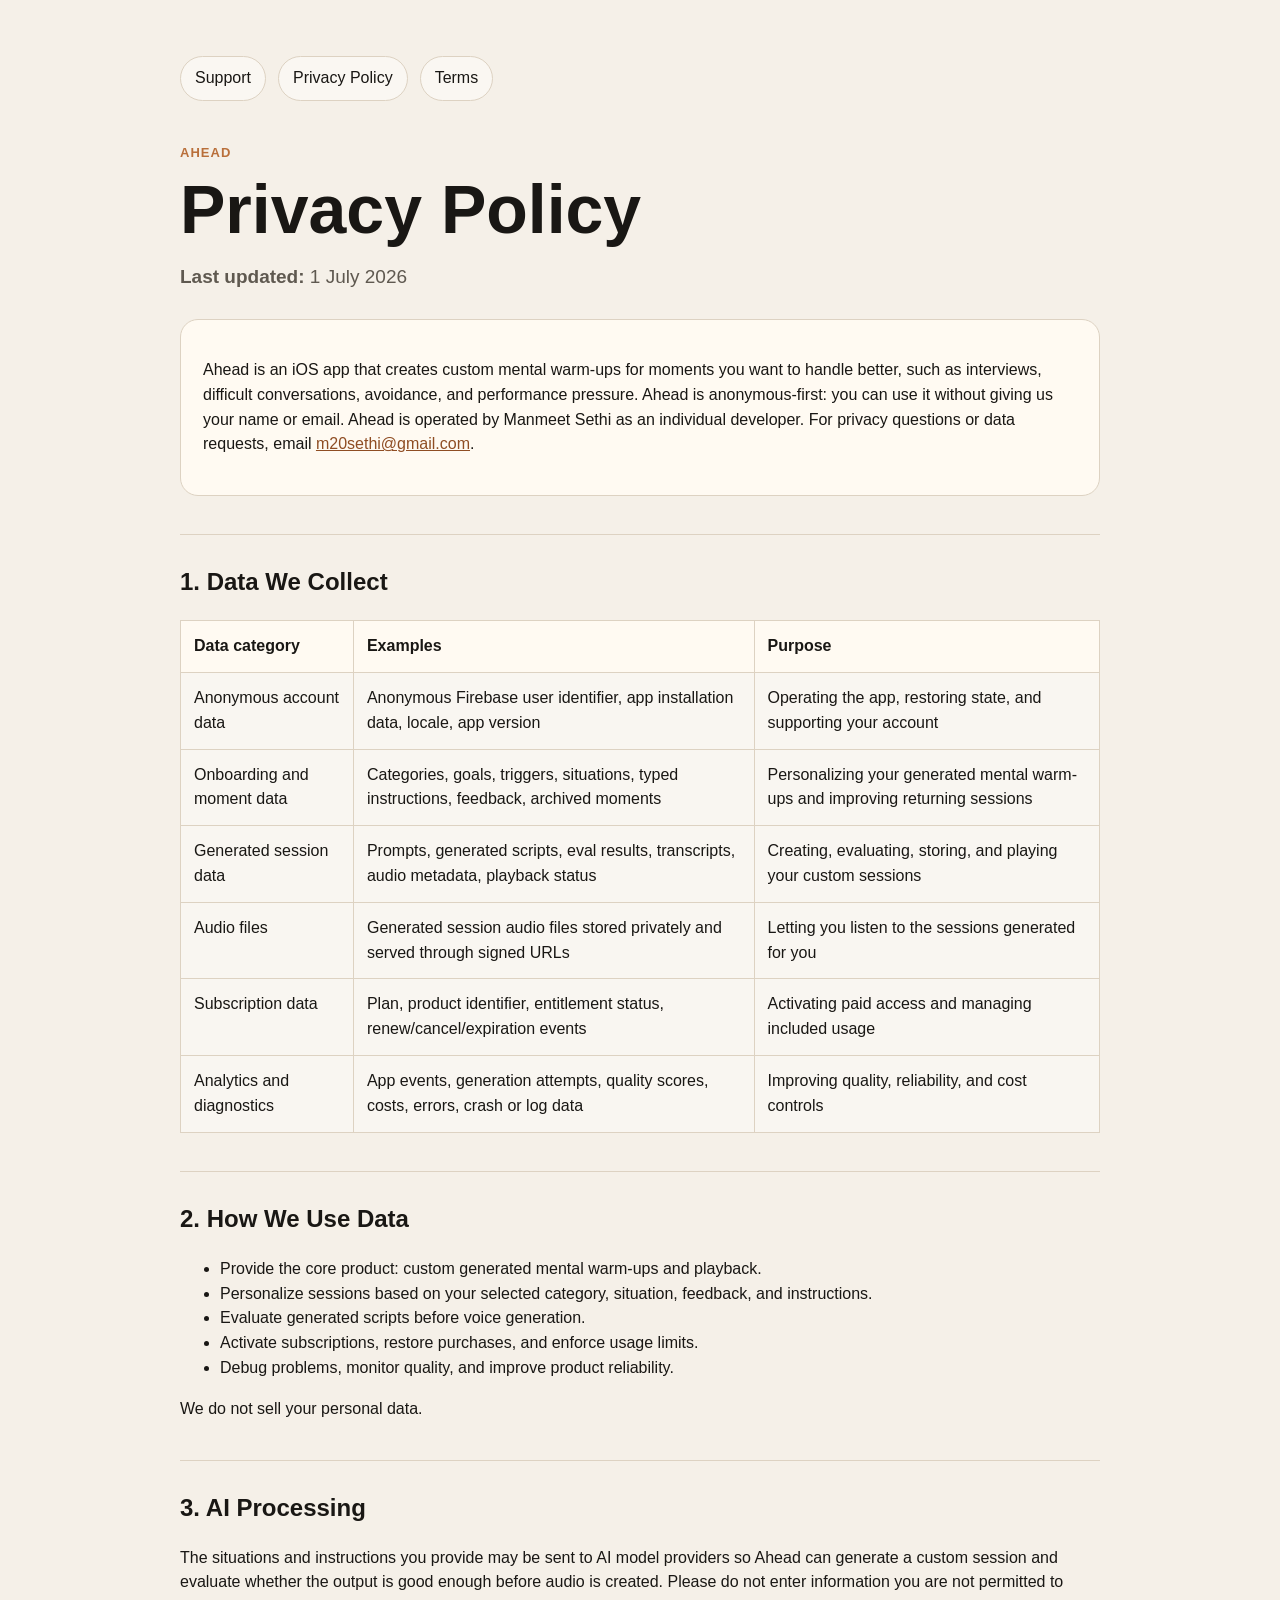
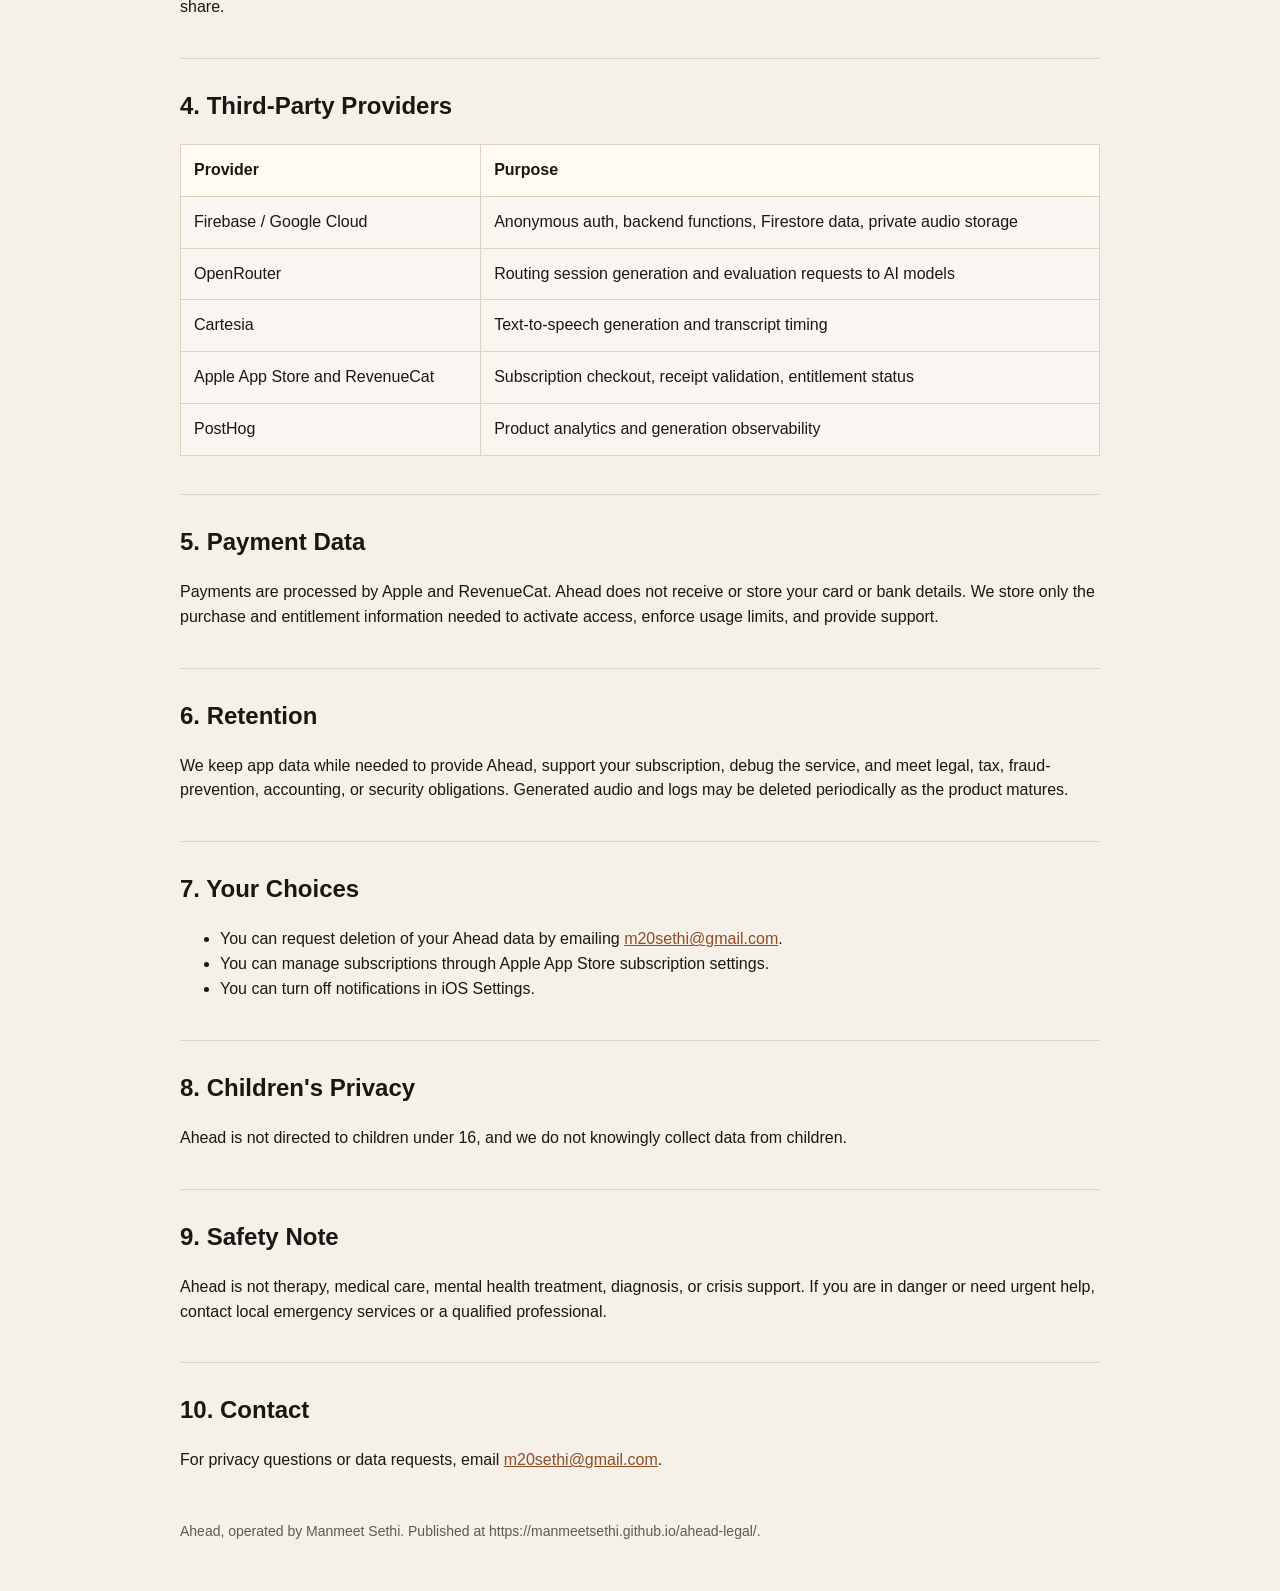
==== privacy.html @ b9b6c824 "Publish Ahead legal pages" ====
<!doctype html>
<html lang="en">
<head>
  <meta charset="utf-8" />
  <meta name="viewport" content="width=device-width, initial-scale=1" />
  <title>Ahead Privacy Policy</title>
  <link rel="stylesheet" href="./styles.css" />
</head>
<body>
  <main class="wrap">
    <nav>
      <a href="./index.html">Support</a>
      <a href="./privacy.html">Privacy Policy</a>
      <a href="./terms.html">Terms</a>
    </nav>

    <p class="eyebrow">Ahead</p>
    <h1>Privacy Policy</h1>
    <p class="lead"><strong>Last updated:</strong> 1 July 2026</p>

    <div class="summary">
      <p>
        Ahead is an iOS app that creates custom mental warm-ups for moments you want to handle better,
        such as interviews, difficult conversations, avoidance, and performance pressure. Ahead is
        anonymous-first: you can use it without giving us your name or email. Ahead is operated by
        Manmeet Sethi as an individual developer. For privacy questions or data requests, email
        <a href="mailto:m20sethi@gmail.com">m20sethi@gmail.com</a>.
      </p>
    </div>

    <h2>1. Data We Collect</h2>
    <table>
      <thead>
        <tr><th>Data category</th><th>Examples</th><th>Purpose</th></tr>
      </thead>
      <tbody>
        <tr>
          <td>Anonymous account data</td>
          <td>Anonymous Firebase user identifier, app installation data, locale, app version</td>
          <td>Operating the app, restoring state, and supporting your account</td>
        </tr>
        <tr>
          <td>Onboarding and moment data</td>
          <td>Categories, goals, triggers, situations, typed instructions, feedback, archived moments</td>
          <td>Personalizing your generated mental warm-ups and improving returning sessions</td>
        </tr>
        <tr>
          <td>Generated session data</td>
          <td>Prompts, generated scripts, eval results, transcripts, audio metadata, playback status</td>
          <td>Creating, evaluating, storing, and playing your custom sessions</td>
        </tr>
        <tr>
          <td>Audio files</td>
          <td>Generated session audio files stored privately and served through signed URLs</td>
          <td>Letting you listen to the sessions generated for you</td>
        </tr>
        <tr>
          <td>Subscription data</td>
          <td>Plan, product identifier, entitlement status, renew/cancel/expiration events</td>
          <td>Activating paid access and managing included usage</td>
        </tr>
        <tr>
          <td>Analytics and diagnostics</td>
          <td>App events, generation attempts, quality scores, costs, errors, crash or log data</td>
          <td>Improving quality, reliability, and cost controls</td>
        </tr>
      </tbody>
    </table>

    <h2>2. How We Use Data</h2>
    <ul>
      <li>Provide the core product: custom generated mental warm-ups and playback.</li>
      <li>Personalize sessions based on your selected category, situation, feedback, and instructions.</li>
      <li>Evaluate generated scripts before voice generation.</li>
      <li>Activate subscriptions, restore purchases, and enforce usage limits.</li>
      <li>Debug problems, monitor quality, and improve product reliability.</li>
    </ul>
    <p>We do not sell your personal data.</p>

    <h2>3. AI Processing</h2>
    <p>
      The situations and instructions you provide may be sent to AI model providers so Ahead can generate
      a custom session and evaluate whether the output is good enough before audio is created. Please do
      not enter information you are not permitted to share.
    </p>

    <h2>4. Third-Party Providers</h2>
    <table>
      <thead>
        <tr><th>Provider</th><th>Purpose</th></tr>
      </thead>
      <tbody>
        <tr><td>Firebase / Google Cloud</td><td>Anonymous auth, backend functions, Firestore data, private audio storage</td></tr>
        <tr><td>OpenRouter</td><td>Routing session generation and evaluation requests to AI models</td></tr>
        <tr><td>Cartesia</td><td>Text-to-speech generation and transcript timing</td></tr>
        <tr><td>Apple App Store and RevenueCat</td><td>Subscription checkout, receipt validation, entitlement status</td></tr>
        <tr><td>PostHog</td><td>Product analytics and generation observability</td></tr>
      </tbody>
    </table>

    <h2>5. Payment Data</h2>
    <p>
      Payments are processed by Apple and RevenueCat. Ahead does not receive or store your card or bank
      details. We store only the purchase and entitlement information needed to activate access, enforce
      usage limits, and provide support.
    </p>

    <h2>6. Retention</h2>
    <p>
      We keep app data while needed to provide Ahead, support your subscription, debug the service, and
      meet legal, tax, fraud-prevention, accounting, or security obligations. Generated audio and logs may
      be deleted periodically as the product matures.
    </p>

    <h2>7. Your Choices</h2>
    <ul>
      <li>You can request deletion of your Ahead data by emailing <a href="mailto:m20sethi@gmail.com">m20sethi@gmail.com</a>.</li>
      <li>You can manage subscriptions through Apple App Store subscription settings.</li>
      <li>You can turn off notifications in iOS Settings.</li>
    </ul>

    <h2>8. Children's Privacy</h2>
    <p>Ahead is not directed to children under 16, and we do not knowingly collect data from children.</p>

    <h2>9. Safety Note</h2>
    <p>
      Ahead is not therapy, medical care, mental health treatment, diagnosis, or crisis support. If you are
      in danger or need urgent help, contact local emergency services or a qualified professional.
    </p>

    <h2>10. Contact</h2>
    <p>
      For privacy questions or data requests, email
      <a href="mailto:m20sethi@gmail.com">m20sethi@gmail.com</a>.
    </p>

    <footer>
      Ahead, operated by Manmeet Sethi. Published at https://manmeetsethi.github.io/ahead-legal/.
    </footer>
  </main>
</body>
</html>
---- styles.css ----
:root {
  color-scheme: light;
  --bg: #f5f0e8;
  --ink: #191714;
  --muted: #5f5950;
  --line: #ddd2c2;
  --panel: #fffaf2;
  --accent: #b96f3a;
}

* {
  box-sizing: border-box;
}

body {
  margin: 0;
  background: var(--bg);
  color: var(--ink);
  font-family: -apple-system, BlinkMacSystemFont, "SF Pro Text", "Segoe UI", sans-serif;
  line-height: 1.55;
}

.wrap {
  width: min(920px, calc(100% - 40px));
  margin: 0 auto;
  padding: 56px 0 48px;
}

nav {
  display: flex;
  flex-wrap: wrap;
  gap: 12px;
  margin-bottom: 42px;
}

nav a {
  color: var(--ink);
  text-decoration: none;
  border: 1px solid var(--line);
  border-radius: 999px;
  padding: 9px 14px;
  background: rgba(255, 255, 255, 0.42);
}

.eyebrow {
  color: var(--accent);
  font-size: 13px;
  font-weight: 800;
  letter-spacing: 0.08em;
  text-transform: uppercase;
}

h1 {
  margin: 0 0 12px;
  font-size: clamp(36px, 7vw, 68px);
  line-height: 0.98;
  letter-spacing: 0;
}

h2 {
  margin-top: 38px;
  padding-top: 28px;
  border-top: 1px solid var(--line);
  font-size: 24px;
}

p,
li,
td,
th {
  font-size: 16px;
}

.lead {
  max-width: 720px;
  color: var(--muted);
  font-size: 19px;
}

.summary {
  margin: 28px 0;
  padding: 22px;
  background: var(--panel);
  border: 1px solid var(--line);
  border-radius: 18px;
}

a {
  color: #8f4d23;
}

table {
  width: 100%;
  border-collapse: collapse;
  margin: 18px 0;
  background: rgba(255, 255, 255, 0.36);
}

th,
td {
  text-align: left;
  vertical-align: top;
  padding: 13px;
  border: 1px solid var(--line);
}

th {
  background: var(--panel);
}

footer {
  margin-top: 48px;
  color: var(--muted);
  font-size: 14px;
}

@media (max-width: 640px) {
  .wrap {
    width: min(100% - 28px, 920px);
    padding-top: 34px;
  }

  table,
  thead,
  tbody,
  tr,
  th,
  td {
    display: block;
  }

  th {
    display: none;
  }
}
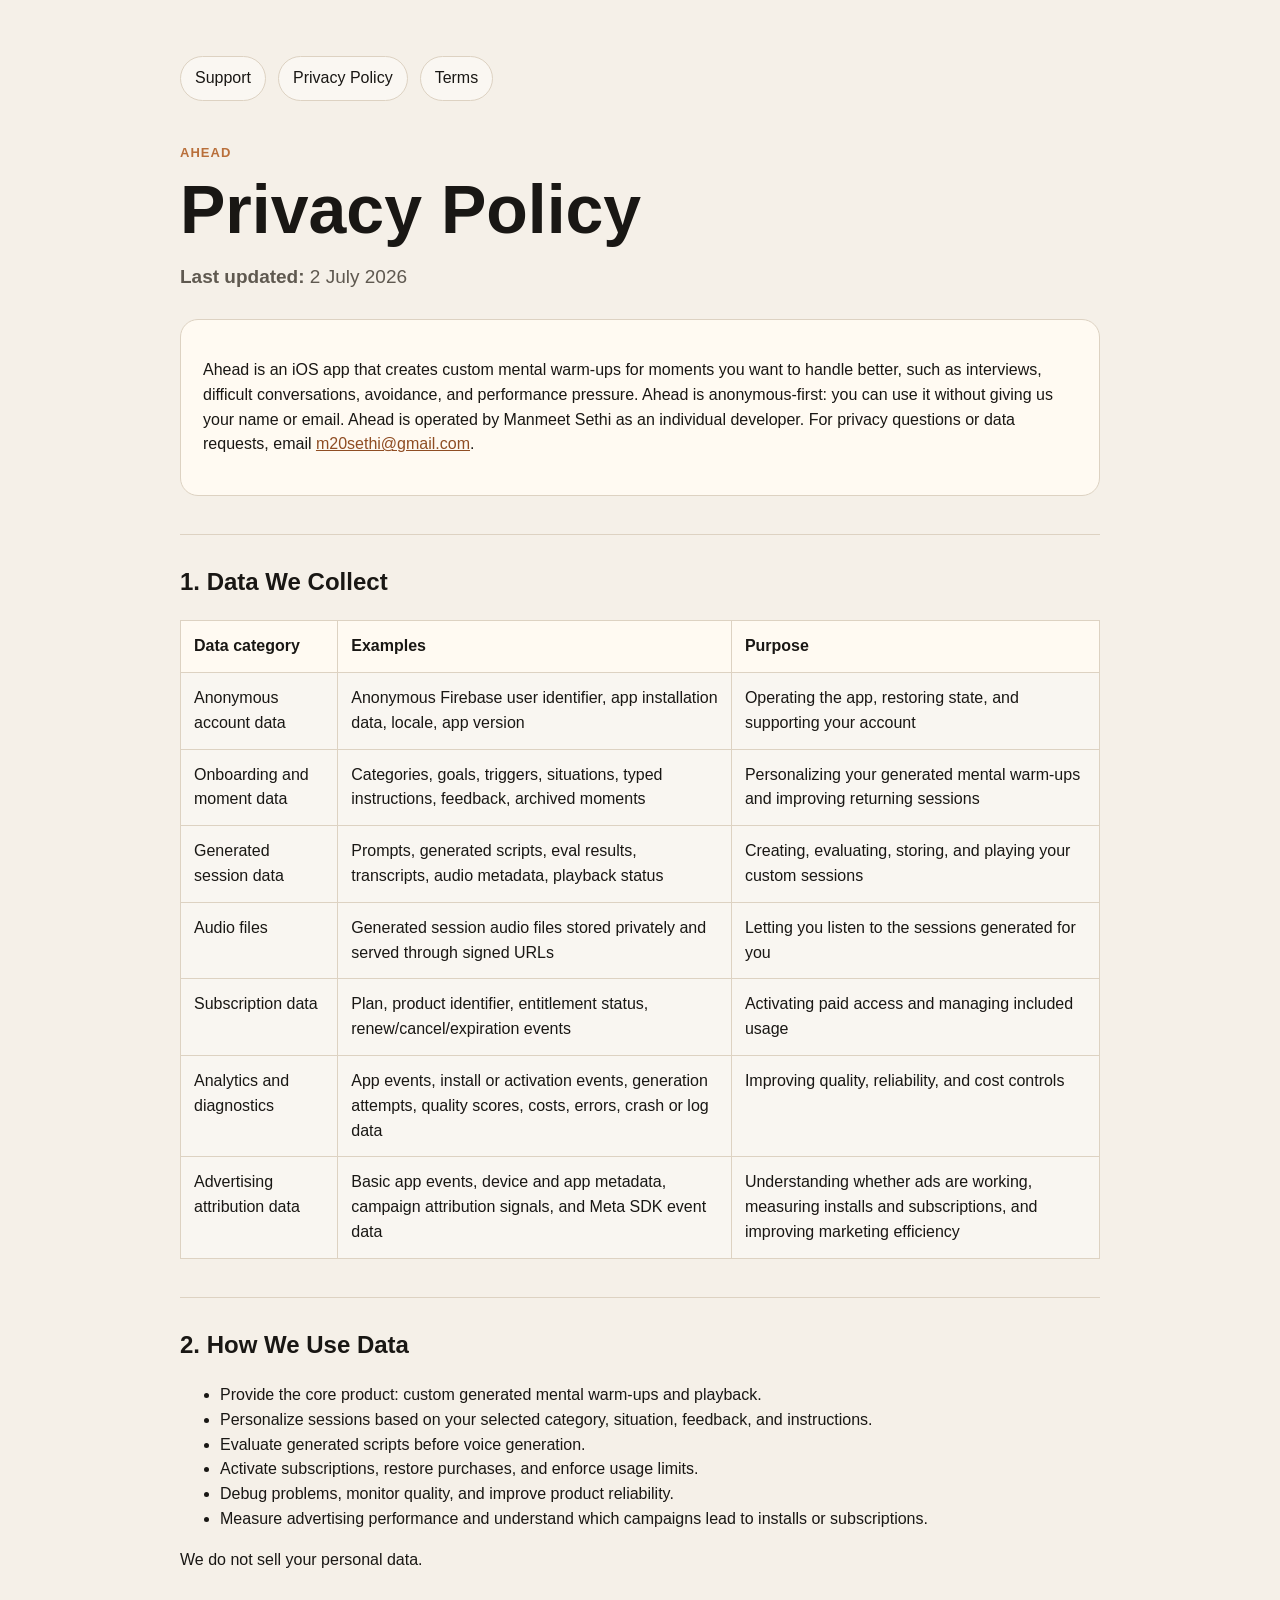
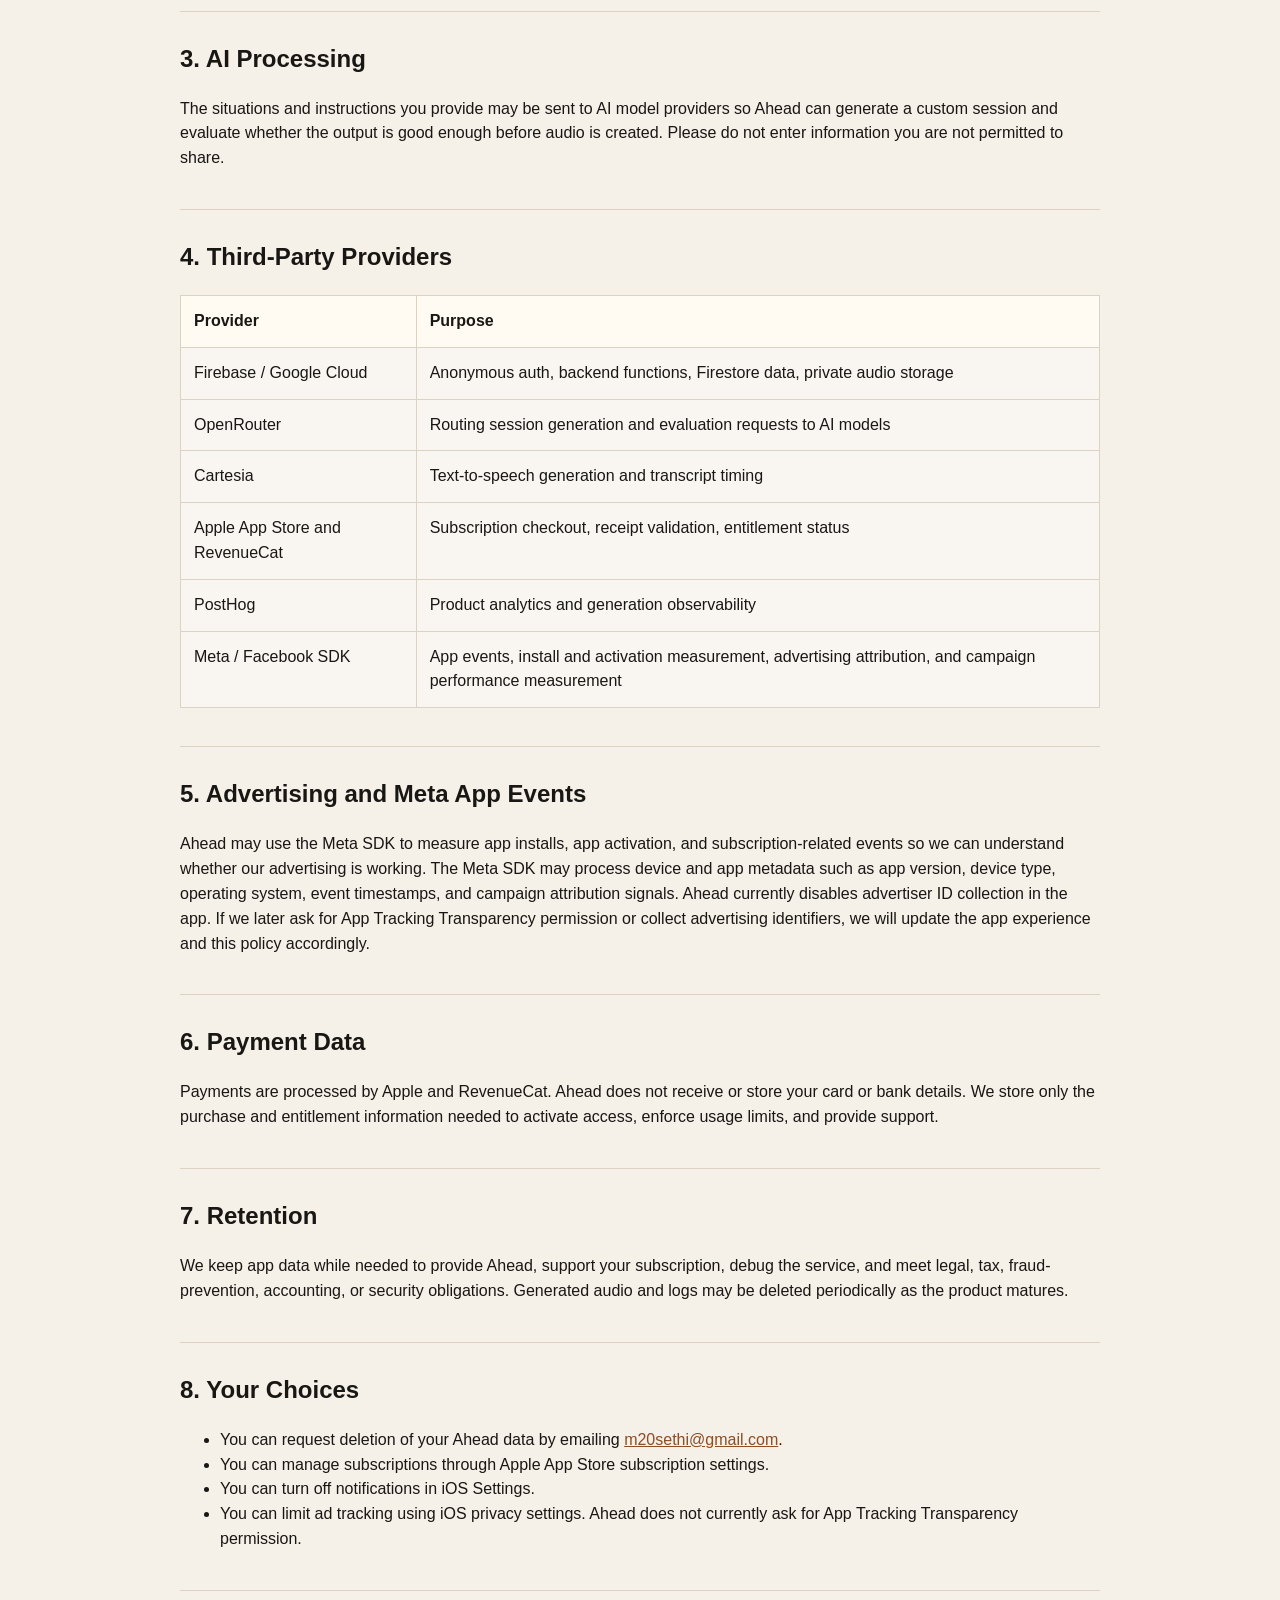
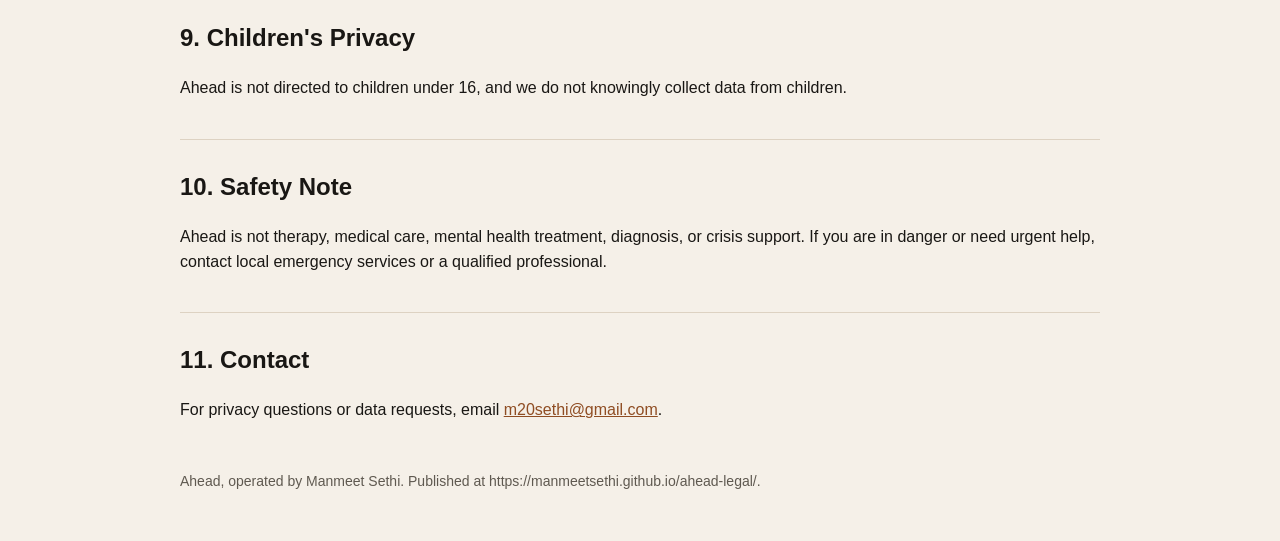
==== commit e54bf074: "Update privacy policy for Meta SDK" ====
--- a/privacy.html
+++ b/privacy.html
@@ -16,7 +16,7 @@
 
     <p class="eyebrow">Ahead</p>
     <h1>Privacy Policy</h1>
-    <p class="lead"><strong>Last updated:</strong> 1 July 2026</p>
+    <p class="lead"><strong>Last updated:</strong> 2 July 2026</p>
 
     <div class="summary">
       <p>
@@ -61,8 +61,13 @@
         </tr>
         <tr>
           <td>Analytics and diagnostics</td>
-          <td>App events, generation attempts, quality scores, costs, errors, crash or log data</td>
+          <td>App events, install or activation events, generation attempts, quality scores, costs, errors, crash or log data</td>
           <td>Improving quality, reliability, and cost controls</td>
+        </tr>
+        <tr>
+          <td>Advertising attribution data</td>
+          <td>Basic app events, device and app metadata, campaign attribution signals, and Meta SDK event data</td>
+          <td>Understanding whether ads are working, measuring installs and subscriptions, and improving marketing efficiency</td>
         </tr>
       </tbody>
     </table>
@@ -74,6 +79,7 @@
       <li>Evaluate generated scripts before voice generation.</li>
       <li>Activate subscriptions, restore purchases, and enforce usage limits.</li>
       <li>Debug problems, monitor quality, and improve product reliability.</li>
+      <li>Measure advertising performance and understand which campaigns lead to installs or subscriptions.</li>
     </ul>
     <p>We do not sell your personal data.</p>
 
@@ -95,40 +101,52 @@
         <tr><td>Cartesia</td><td>Text-to-speech generation and transcript timing</td></tr>
         <tr><td>Apple App Store and RevenueCat</td><td>Subscription checkout, receipt validation, entitlement status</td></tr>
         <tr><td>PostHog</td><td>Product analytics and generation observability</td></tr>
+        <tr><td>Meta / Facebook SDK</td><td>App events, install and activation measurement, advertising attribution, and campaign performance measurement</td></tr>
       </tbody>
     </table>
 
-    <h2>5. Payment Data</h2>
+    <h2>5. Advertising and Meta App Events</h2>
+    <p>
+      Ahead may use the Meta SDK to measure app installs, app activation, and subscription-related events so
+      we can understand whether our advertising is working. The Meta SDK may process device and app metadata
+      such as app version, device type, operating system, event timestamps, and campaign attribution signals.
+      Ahead currently disables advertiser ID collection in the app. If we later ask for App Tracking
+      Transparency permission or collect advertising identifiers, we will update the app experience and this
+      policy accordingly.
+    </p>
+
+    <h2>6. Payment Data</h2>
     <p>
       Payments are processed by Apple and RevenueCat. Ahead does not receive or store your card or bank
       details. We store only the purchase and entitlement information needed to activate access, enforce
       usage limits, and provide support.
     </p>
 
-    <h2>6. Retention</h2>
+    <h2>7. Retention</h2>
     <p>
       We keep app data while needed to provide Ahead, support your subscription, debug the service, and
       meet legal, tax, fraud-prevention, accounting, or security obligations. Generated audio and logs may
       be deleted periodically as the product matures.
     </p>
 
-    <h2>7. Your Choices</h2>
+    <h2>8. Your Choices</h2>
     <ul>
       <li>You can request deletion of your Ahead data by emailing <a href="mailto:m20sethi@gmail.com">m20sethi@gmail.com</a>.</li>
       <li>You can manage subscriptions through Apple App Store subscription settings.</li>
       <li>You can turn off notifications in iOS Settings.</li>
+      <li>You can limit ad tracking using iOS privacy settings. Ahead does not currently ask for App Tracking Transparency permission.</li>
     </ul>
 
-    <h2>8. Children's Privacy</h2>
+    <h2>9. Children's Privacy</h2>
     <p>Ahead is not directed to children under 16, and we do not knowingly collect data from children.</p>
 
-    <h2>9. Safety Note</h2>
+    <h2>10. Safety Note</h2>
     <p>
       Ahead is not therapy, medical care, mental health treatment, diagnosis, or crisis support. If you are
       in danger or need urgent help, contact local emergency services or a qualified professional.
     </p>
 
-    <h2>10. Contact</h2>
+    <h2>11. Contact</h2>
     <p>
       For privacy questions or data requests, email
       <a href="mailto:m20sethi@gmail.com">m20sethi@gmail.com</a>.
